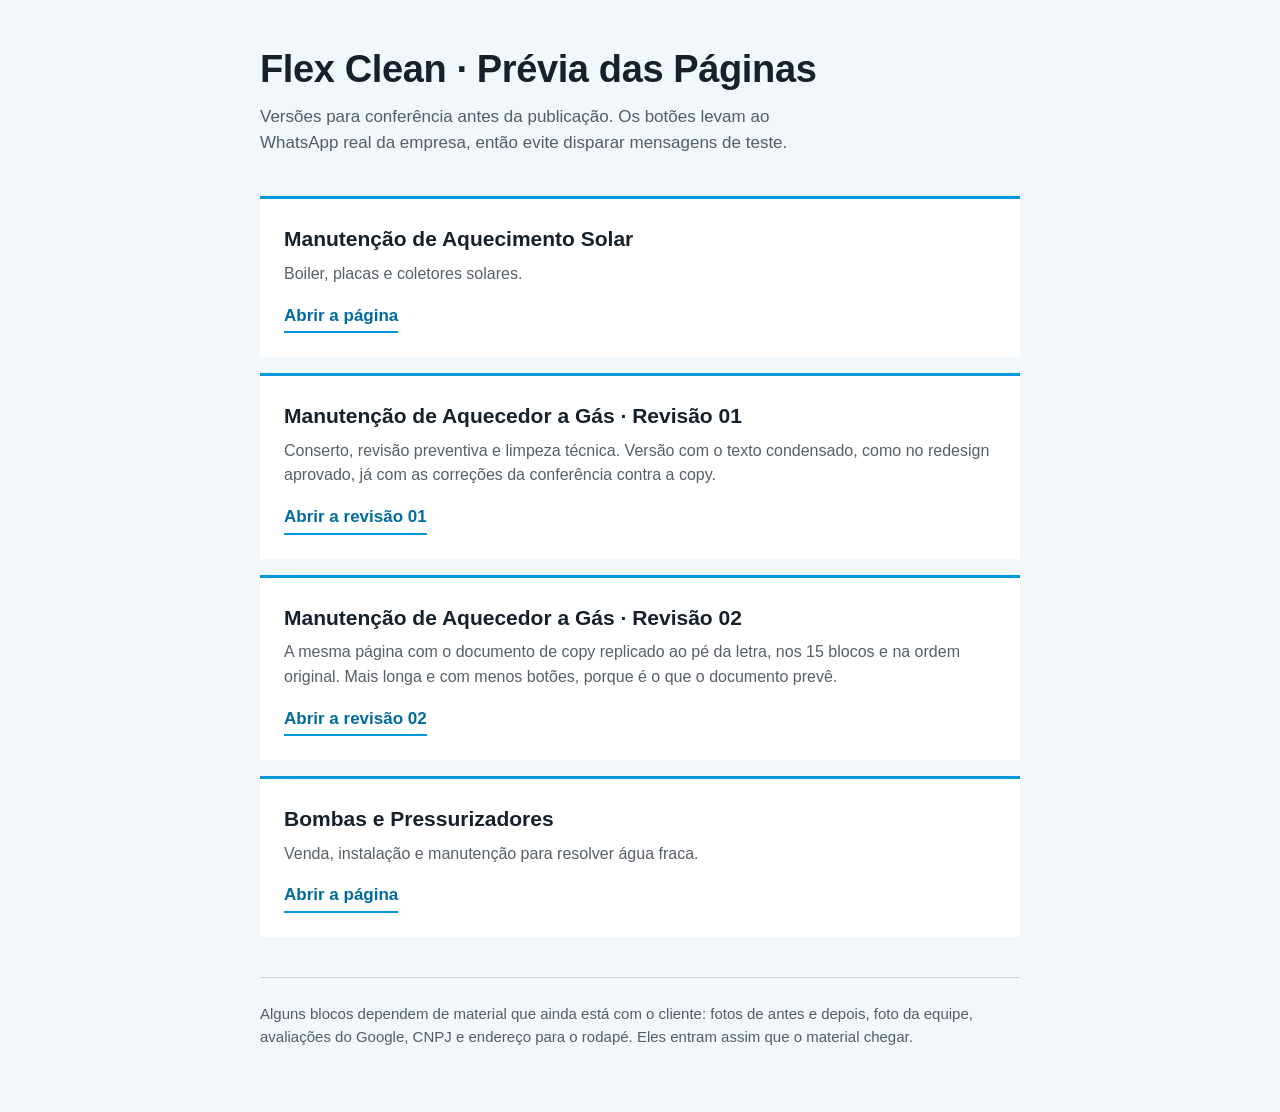
==== index.html @ e3aea6c2 "Duas revisoes do aquecedor na previa, e as fontes deixam de faltar A pagina de aquecedor a gas passa" ====
<!doctype html>
<html lang="pt-BR">
<head>
<meta charset="utf-8">
<meta name="viewport" content="width=device-width, initial-scale=1">
<meta name="robots" content="noindex, nofollow">
<title>Flex Clean · Prévia das Landing Pages</title>
<style>
  :root {
    --papel: #FFFFFF;
    --nevoa: #F2F7FB;
    --tinta: #16212B;
    --azul: #0098DA;
    --azul-escuro: #006B9E;
    --fio: rgba(22, 33, 43, 0.16);
    --tinta-70: rgba(22, 33, 43, 0.72);
  }
  * { margin: 0; padding: 0; box-sizing: border-box; }
  body {
    font-family: -apple-system, BlinkMacSystemFont, 'Segoe UI', Arial, sans-serif;
    font-size: 17px;
    line-height: 1.55;
    color: var(--tinta);
    background: var(--nevoa);
    padding: 48px 16px 64px;
  }
  .miolo { max-width: 760px; margin: 0 auto; }
  h1 { font-size: clamp(28px, 5vw, 38px); line-height: 1.15; letter-spacing: -0.01em; }
  .apoio { color: var(--tinta-70); margin-top: 12px; max-width: 60ch; }
  ul { list-style: none; margin-top: 40px; }
  li { background: var(--papel); border-top: 3px solid var(--azul); padding: 24px; margin-bottom: 16px; }
  li h2 { font-size: 21px; margin-bottom: 6px; }
  li p { color: var(--tinta-70); font-size: 16px; }
  li a { display: inline-block; margin-top: 16px; font-weight: 700; color: var(--azul-escuro); text-decoration: none; border-bottom: 2px solid var(--azul); padding-bottom: 2px; }
  li a:hover { color: var(--azul); }
  .nota { margin-top: 40px; padding-top: 24px; border-top: 1px solid var(--fio); font-size: 15px; color: var(--tinta-70); }
</style>
</head>
<body>
<div class="miolo">
  <h1>Flex Clean · Prévia das Páginas</h1>
  <p class="apoio">Versões para conferência antes da publicação. Os botões levam ao WhatsApp real da empresa, então evite disparar mensagens de teste.</p>
  <ul>
    <li>
      <h2>Manutenção de Aquecimento Solar</h2>
      <p>Boiler, placas e coletores solares.</p>
      <a href="solar/">Abrir a página</a>
    </li>
    <li>
      <h2>Manutenção de Aquecedor a Gás · Revisão 01</h2>
      <p>Conserto, revisão preventiva e limpeza técnica. Versão com o texto condensado, como no redesign aprovado, já com as correções da conferência contra a copy.</p>
      <a href="aquecedor-gas/">Abrir a revisão 01</a>
    </li>
    <li>
      <h2>Manutenção de Aquecedor a Gás · Revisão 02</h2>
      <p>A mesma página com o documento de copy replicado ao pé da letra, nos 15 blocos e na ordem original. Mais longa e com menos botões, porque é o que o documento prevê.</p>
      <a href="aquecedor-gas-rev02/">Abrir a revisão 02</a>
    </li>
    <li>
      <h2>Bombas e Pressurizadores</h2>
      <p>Venda, instalação e manutenção para resolver água fraca.</p>
      <a href="pressurizadores/">Abrir a página</a>
    </li>
  </ul>
  <p class="nota">Alguns blocos dependem de material que ainda está com o cliente: fotos de antes e depois, foto da equipe, avaliações do Google, CNPJ e endereço para o rodapé. Eles entram assim que o material chegar.</p>
</div>
</body>
</html>
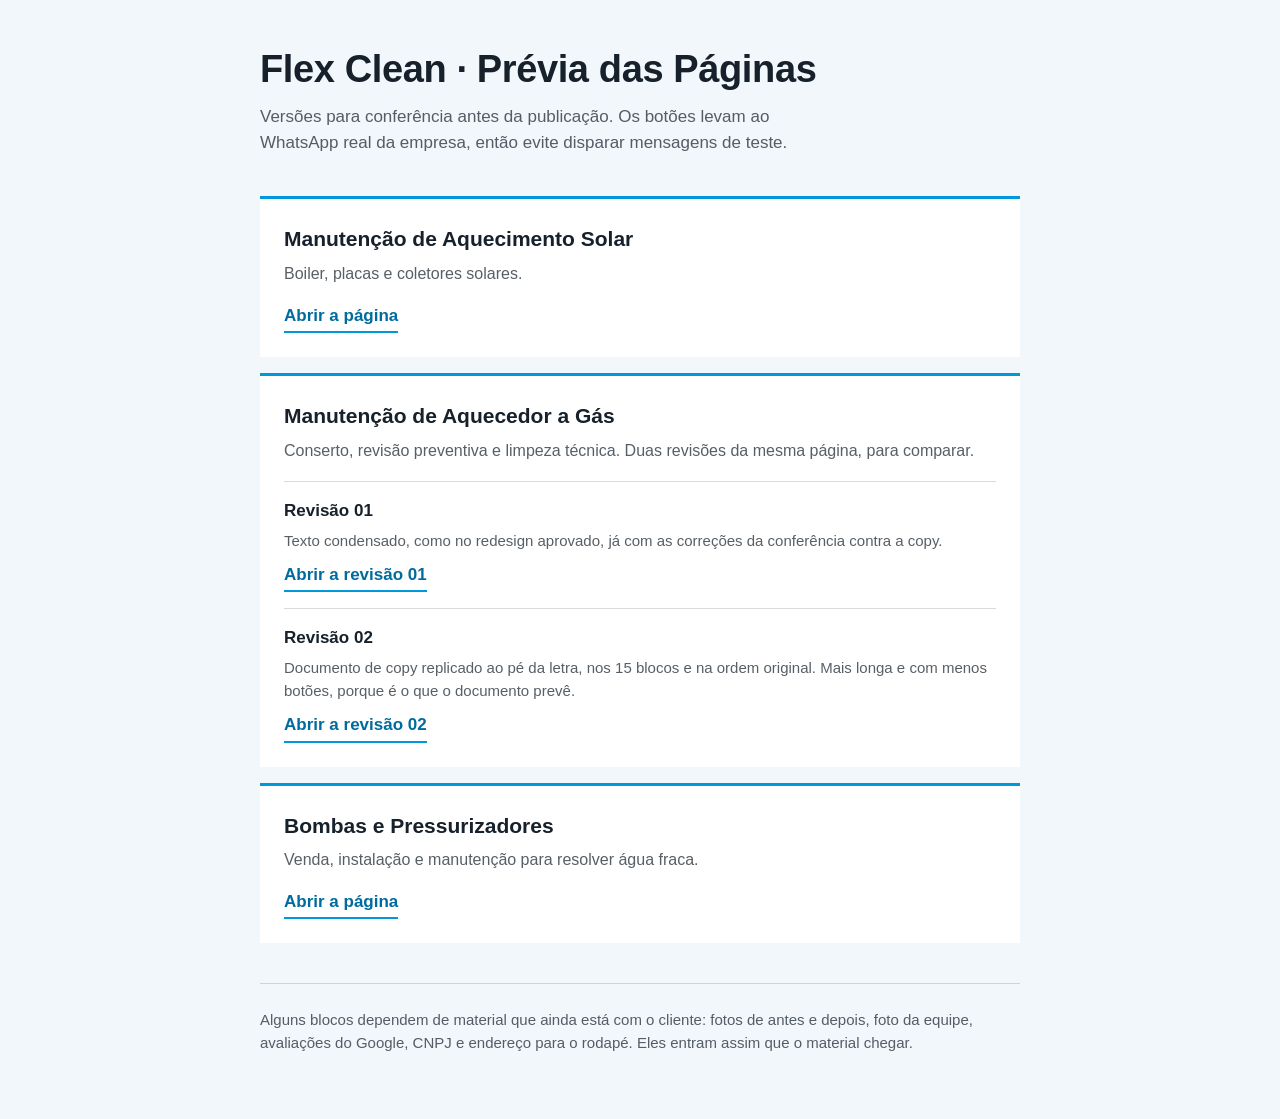
==== commit 8556352f: "Indice com uma faixa por pagina, revisoes dentro dela O aquecedor a gas ocupava duas faixas no indic" ====
--- a/index.html
+++ b/index.html
@@ -33,6 +33,13 @@
   li p { color: var(--tinta-70); font-size: 16px; }
   li a { display: inline-block; margin-top: 16px; font-weight: 700; color: var(--azul-escuro); text-decoration: none; border-bottom: 2px solid var(--azul); padding-bottom: 2px; }
   li a:hover { color: var(--azul); }
+  .revisoes { margin-top: 18px; border-top: 1px solid var(--fio); }
+  .revisoes > div { padding: 16px 0; border-bottom: 1px solid var(--fio); }
+  .revisoes > div:last-child { border-bottom: 0; padding-bottom: 0; }
+  .revisoes h3 { font-size: 17px; margin-bottom: 4px; }
+  .revisoes p { font-size: 15px; }
+  .revisoes a { margin-top: 10px; }
+
   .nota { margin-top: 40px; padding-top: 24px; border-top: 1px solid var(--fio); font-size: 15px; color: var(--tinta-70); }
 </style>
 </head>
@@ -47,14 +54,20 @@
       <a href="solar/">Abrir a página</a>
     </li>
     <li>
-      <h2>Manutenção de Aquecedor a Gás · Revisão 01</h2>
-      <p>Conserto, revisão preventiva e limpeza técnica. Versão com o texto condensado, como no redesign aprovado, já com as correções da conferência contra a copy.</p>
-      <a href="aquecedor-gas/">Abrir a revisão 01</a>
-    </li>
-    <li>
-      <h2>Manutenção de Aquecedor a Gás · Revisão 02</h2>
-      <p>A mesma página com o documento de copy replicado ao pé da letra, nos 15 blocos e na ordem original. Mais longa e com menos botões, porque é o que o documento prevê.</p>
-      <a href="aquecedor-gas-rev02/">Abrir a revisão 02</a>
+      <h2>Manutenção de Aquecedor a Gás</h2>
+      <p>Conserto, revisão preventiva e limpeza técnica. Duas revisões da mesma página, para comparar.</p>
+      <div class="revisoes">
+        <div>
+          <h3>Revisão 01</h3>
+          <p>Texto condensado, como no redesign aprovado, já com as correções da conferência contra a copy.</p>
+          <a href="aquecedor-gas/">Abrir a revisão 01</a>
+        </div>
+        <div>
+          <h3>Revisão 02</h3>
+          <p>Documento de copy replicado ao pé da letra, nos 15 blocos e na ordem original. Mais longa e com menos botões, porque é o que o documento prevê.</p>
+          <a href="aquecedor-gas-rev02/">Abrir a revisão 02</a>
+        </div>
+      </div>
     </li>
     <li>
       <h2>Bombas e Pressurizadores</h2>
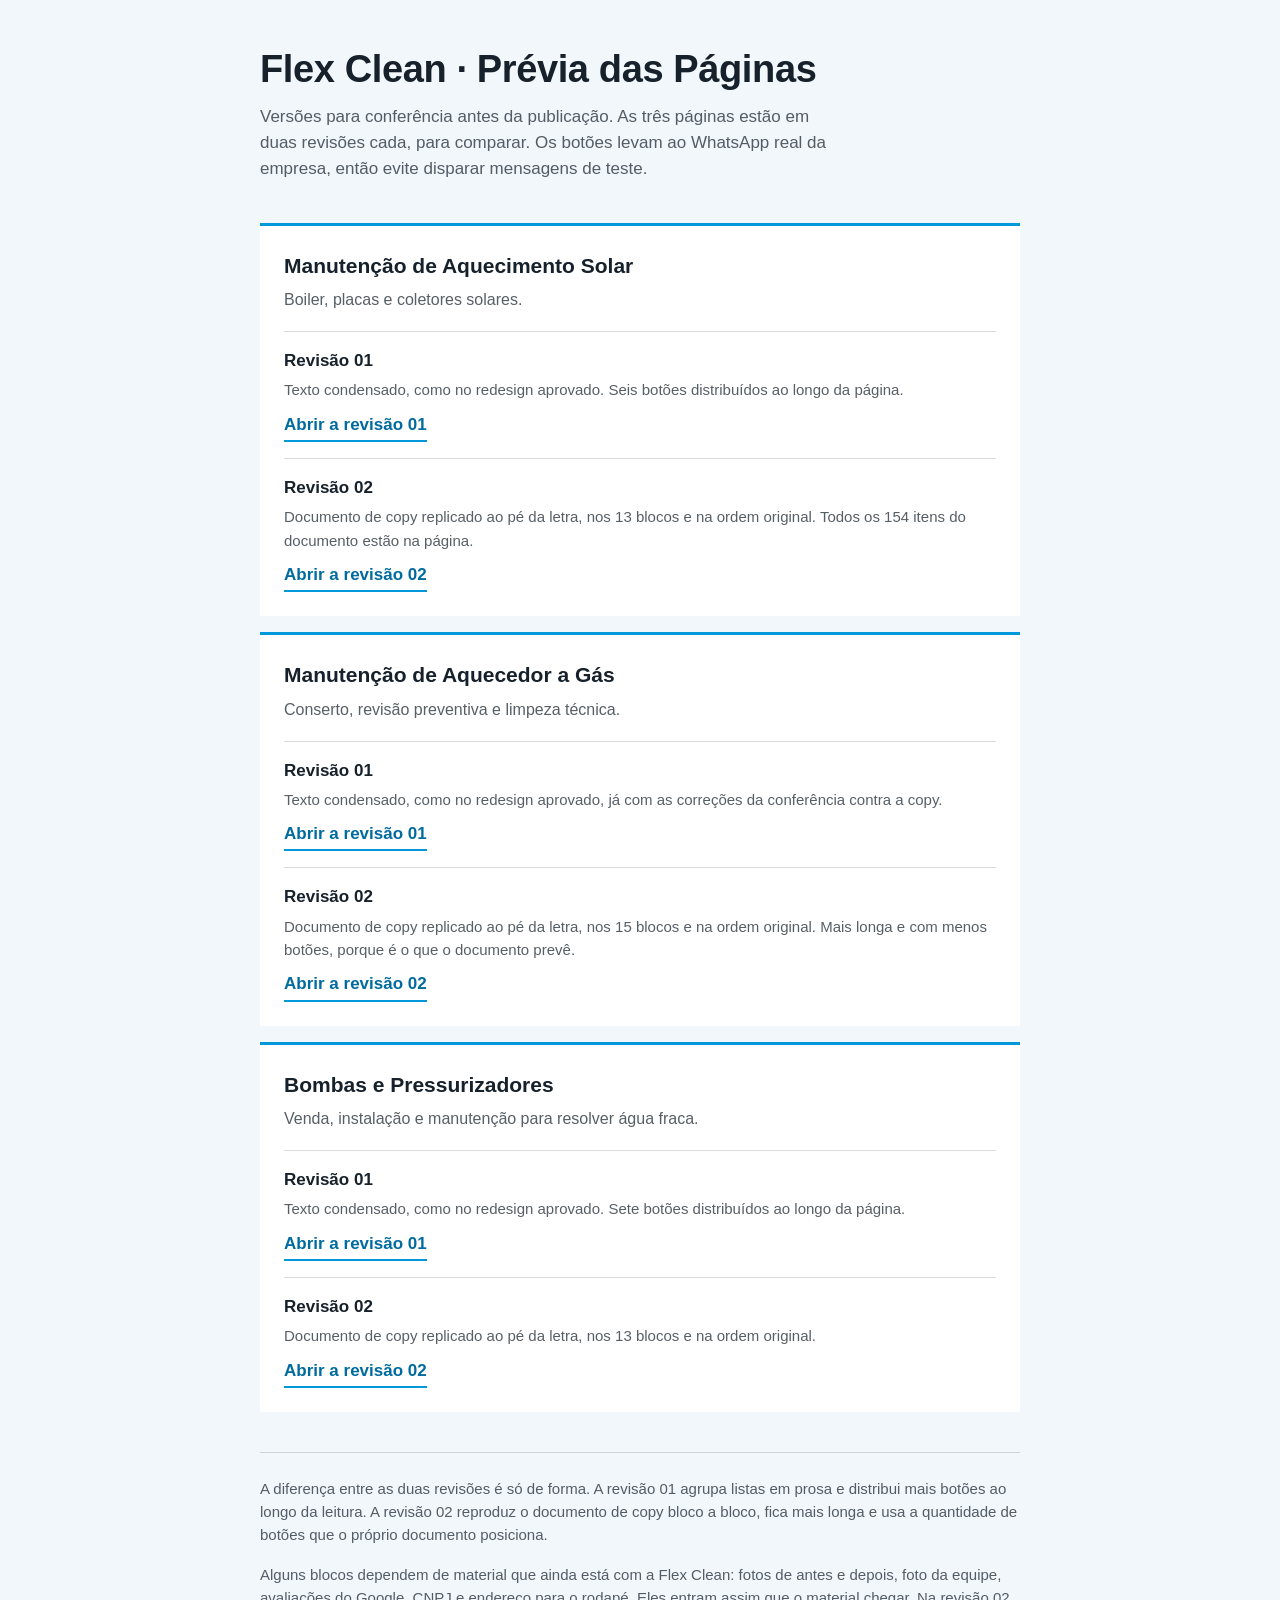
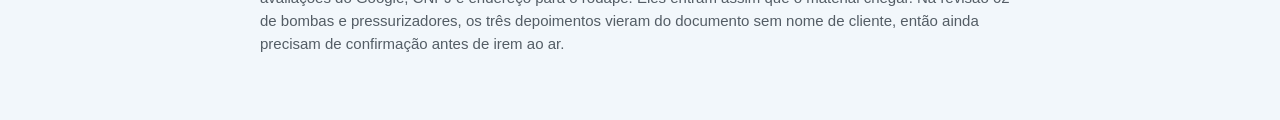
==== commit dbe0246c: "As tres paginas na previa com as duas revisoes cada Solar e pressurizadores ganham a revisao 02, que" ====
--- a/index.html
+++ b/index.html
@@ -41,21 +41,33 @@
   .revisoes a { margin-top: 10px; }
 
   .nota { margin-top: 40px; padding-top: 24px; border-top: 1px solid var(--fio); font-size: 15px; color: var(--tinta-70); }
+  .nota + .nota { margin-top: 16px; padding-top: 0; border-top: 0; }
 </style>
 </head>
 <body>
 <div class="miolo">
   <h1>Flex Clean · Prévia das Páginas</h1>
-  <p class="apoio">Versões para conferência antes da publicação. Os botões levam ao WhatsApp real da empresa, então evite disparar mensagens de teste.</p>
+  <p class="apoio">Versões para conferência antes da publicação. As três páginas estão em duas revisões cada, para comparar. Os botões levam ao WhatsApp real da empresa, então evite disparar mensagens de teste.</p>
   <ul>
     <li>
       <h2>Manutenção de Aquecimento Solar</h2>
       <p>Boiler, placas e coletores solares.</p>
-      <a href="solar/">Abrir a página</a>
+      <div class="revisoes">
+        <div>
+          <h3>Revisão 01</h3>
+          <p>Texto condensado, como no redesign aprovado. Seis botões distribuídos ao longo da página.</p>
+          <a href="solar/">Abrir a revisão 01</a>
+        </div>
+        <div>
+          <h3>Revisão 02</h3>
+          <p>Documento de copy replicado ao pé da letra, nos 13 blocos e na ordem original. Todos os 154 itens do documento estão na página.</p>
+          <a href="solar-rev02/">Abrir a revisão 02</a>
+        </div>
+      </div>
     </li>
     <li>
       <h2>Manutenção de Aquecedor a Gás</h2>
-      <p>Conserto, revisão preventiva e limpeza técnica. Duas revisões da mesma página, para comparar.</p>
+      <p>Conserto, revisão preventiva e limpeza técnica.</p>
       <div class="revisoes">
         <div>
           <h3>Revisão 01</h3>
@@ -72,10 +84,22 @@
     <li>
       <h2>Bombas e Pressurizadores</h2>
       <p>Venda, instalação e manutenção para resolver água fraca.</p>
-      <a href="pressurizadores/">Abrir a página</a>
+      <div class="revisoes">
+        <div>
+          <h3>Revisão 01</h3>
+          <p>Texto condensado, como no redesign aprovado. Sete botões distribuídos ao longo da página.</p>
+          <a href="pressurizadores/">Abrir a revisão 01</a>
+        </div>
+        <div>
+          <h3>Revisão 02</h3>
+          <p>Documento de copy replicado ao pé da letra, nos 13 blocos e na ordem original.</p>
+          <a href="pressurizadores-rev02/">Abrir a revisão 02</a>
+        </div>
+      </div>
     </li>
   </ul>
-  <p class="nota">Alguns blocos dependem de material que ainda está com o cliente: fotos de antes e depois, foto da equipe, avaliações do Google, CNPJ e endereço para o rodapé. Eles entram assim que o material chegar.</p>
+  <p class="nota">A diferença entre as duas revisões é só de forma. A revisão 01 agrupa listas em prosa e distribui mais botões ao longo da leitura. A revisão 02 reproduz o documento de copy bloco a bloco, fica mais longa e usa a quantidade de botões que o próprio documento posiciona.</p>
+  <p class="nota">Alguns blocos dependem de material que ainda está com a Flex Clean: fotos de antes e depois, foto da equipe, avaliações do Google, CNPJ e endereço para o rodapé. Eles entram assim que o material chegar. Na revisão 02 de bombas e pressurizadores, os três depoimentos vieram do documento sem nome de cliente, então ainda precisam de confirmação antes de irem ao ar.</p>
 </div>
 </body>
 </html>
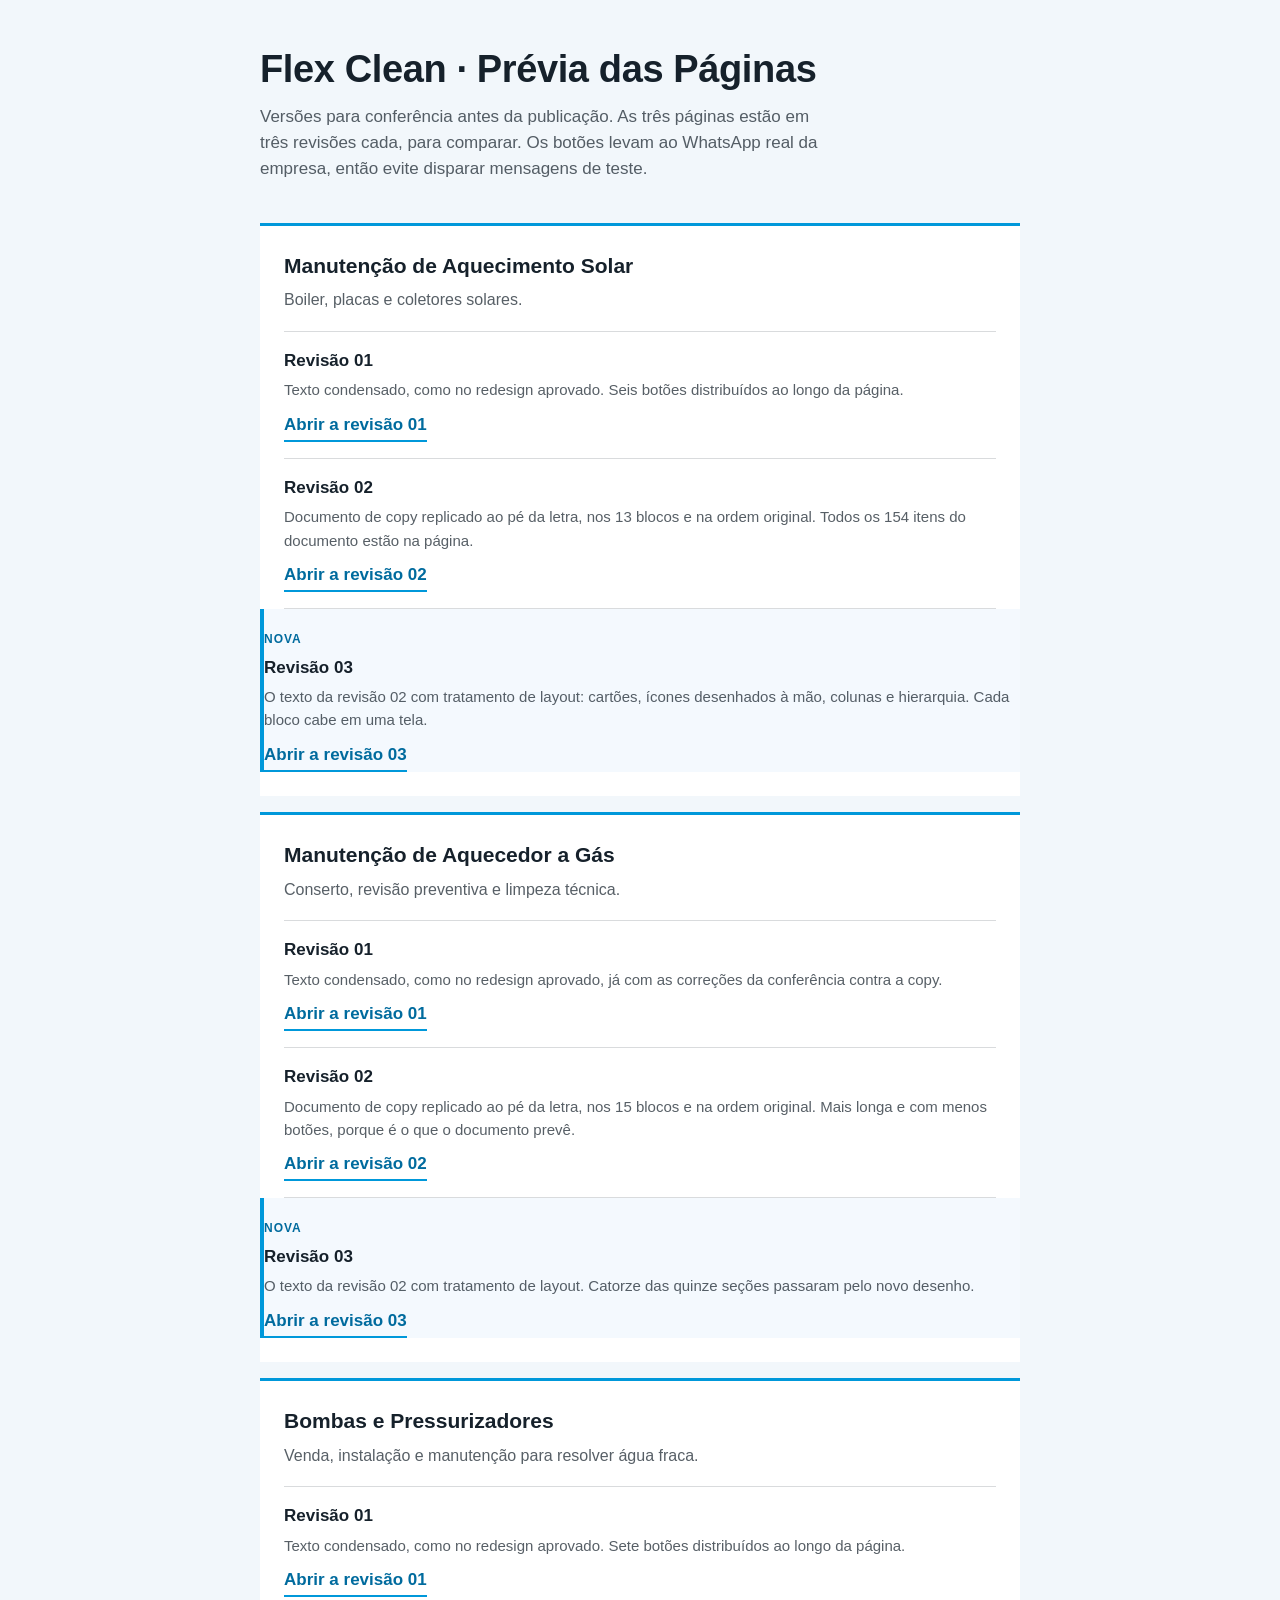
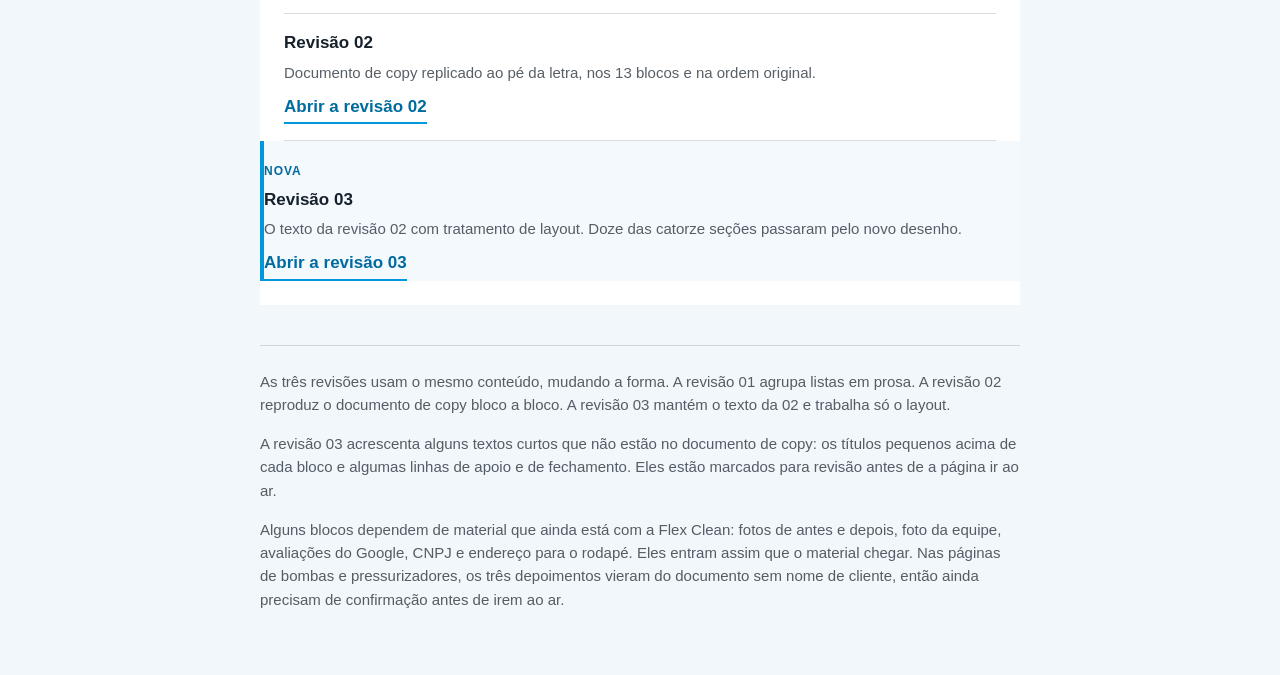
==== commit 18e81415: "Acrescenta a revisao 03 das tres paginas na previa As tres LPs ganham uma terceira revisao: o texto " ====
--- a/index.html
+++ b/index.html
@@ -40,6 +40,9 @@
   .revisoes p { font-size: 15px; }
   .revisoes a { margin-top: 10px; }
 
+  .nova { background: #F4F9FE; margin: 0 -24px; padding-left: 24px; padding-right: 24px; border-left: 4px solid var(--azul); }
+  .selo { display: inline-block; font-size: 12px; font-weight: 700; letter-spacing: 0.08em; text-transform: uppercase; color: var(--azul-escuro); margin-bottom: 6px; }
+
   .nota { margin-top: 40px; padding-top: 24px; border-top: 1px solid var(--fio); font-size: 15px; color: var(--tinta-70); }
   .nota + .nota { margin-top: 16px; padding-top: 0; border-top: 0; }
 </style>
@@ -47,7 +50,7 @@
 <body>
 <div class="miolo">
   <h1>Flex Clean · Prévia das Páginas</h1>
-  <p class="apoio">Versões para conferência antes da publicação. As três páginas estão em duas revisões cada, para comparar. Os botões levam ao WhatsApp real da empresa, então evite disparar mensagens de teste.</p>
+  <p class="apoio">Versões para conferência antes da publicação. As três páginas estão em três revisões cada, para comparar. Os botões levam ao WhatsApp real da empresa, então evite disparar mensagens de teste.</p>
   <ul>
     <li>
       <h2>Manutenção de Aquecimento Solar</h2>
@@ -62,6 +65,12 @@
           <h3>Revisão 02</h3>
           <p>Documento de copy replicado ao pé da letra, nos 13 blocos e na ordem original. Todos os 154 itens do documento estão na página.</p>
           <a href="solar-rev02/">Abrir a revisão 02</a>
+        </div>
+        <div class="nova">
+          <span class="selo">Nova</span>
+          <h3>Revisão 03</h3>
+          <p>O texto da revisão 02 com tratamento de layout: cartões, ícones desenhados à mão, colunas e hierarquia. Cada bloco cabe em uma tela.</p>
+          <a href="solar-rev03/">Abrir a revisão 03</a>
         </div>
       </div>
     </li>
@@ -79,6 +88,12 @@
           <p>Documento de copy replicado ao pé da letra, nos 15 blocos e na ordem original. Mais longa e com menos botões, porque é o que o documento prevê.</p>
           <a href="aquecedor-gas-rev02/">Abrir a revisão 02</a>
         </div>
+        <div class="nova">
+          <span class="selo">Nova</span>
+          <h3>Revisão 03</h3>
+          <p>O texto da revisão 02 com tratamento de layout. Catorze das quinze seções passaram pelo novo desenho.</p>
+          <a href="aquecedor-gas-rev03/">Abrir a revisão 03</a>
+        </div>
       </div>
     </li>
     <li>
@@ -95,11 +110,18 @@
           <p>Documento de copy replicado ao pé da letra, nos 13 blocos e na ordem original.</p>
           <a href="pressurizadores-rev02/">Abrir a revisão 02</a>
         </div>
+        <div class="nova">
+          <span class="selo">Nova</span>
+          <h3>Revisão 03</h3>
+          <p>O texto da revisão 02 com tratamento de layout. Doze das catorze seções passaram pelo novo desenho.</p>
+          <a href="pressurizadores-rev03/">Abrir a revisão 03</a>
+        </div>
       </div>
     </li>
   </ul>
-  <p class="nota">A diferença entre as duas revisões é só de forma. A revisão 01 agrupa listas em prosa e distribui mais botões ao longo da leitura. A revisão 02 reproduz o documento de copy bloco a bloco, fica mais longa e usa a quantidade de botões que o próprio documento posiciona.</p>
-  <p class="nota">Alguns blocos dependem de material que ainda está com a Flex Clean: fotos de antes e depois, foto da equipe, avaliações do Google, CNPJ e endereço para o rodapé. Eles entram assim que o material chegar. Na revisão 02 de bombas e pressurizadores, os três depoimentos vieram do documento sem nome de cliente, então ainda precisam de confirmação antes de irem ao ar.</p>
+  <p class="nota">As três revisões usam o mesmo conteúdo, mudando a forma. A revisão 01 agrupa listas em prosa. A revisão 02 reproduz o documento de copy bloco a bloco. A revisão 03 mantém o texto da 02 e trabalha só o layout.</p>
+  <p class="nota">A revisão 03 acrescenta alguns textos curtos que não estão no documento de copy: os títulos pequenos acima de cada bloco e algumas linhas de apoio e de fechamento. Eles estão marcados para revisão antes de a página ir ao ar.</p>
+  <p class="nota">Alguns blocos dependem de material que ainda está com a Flex Clean: fotos de antes e depois, foto da equipe, avaliações do Google, CNPJ e endereço para o rodapé. Eles entram assim que o material chegar. Nas páginas de bombas e pressurizadores, os três depoimentos vieram do documento sem nome de cliente, então ainda precisam de confirmação antes de irem ao ar.</p>
 </div>
 </body>
 </html>
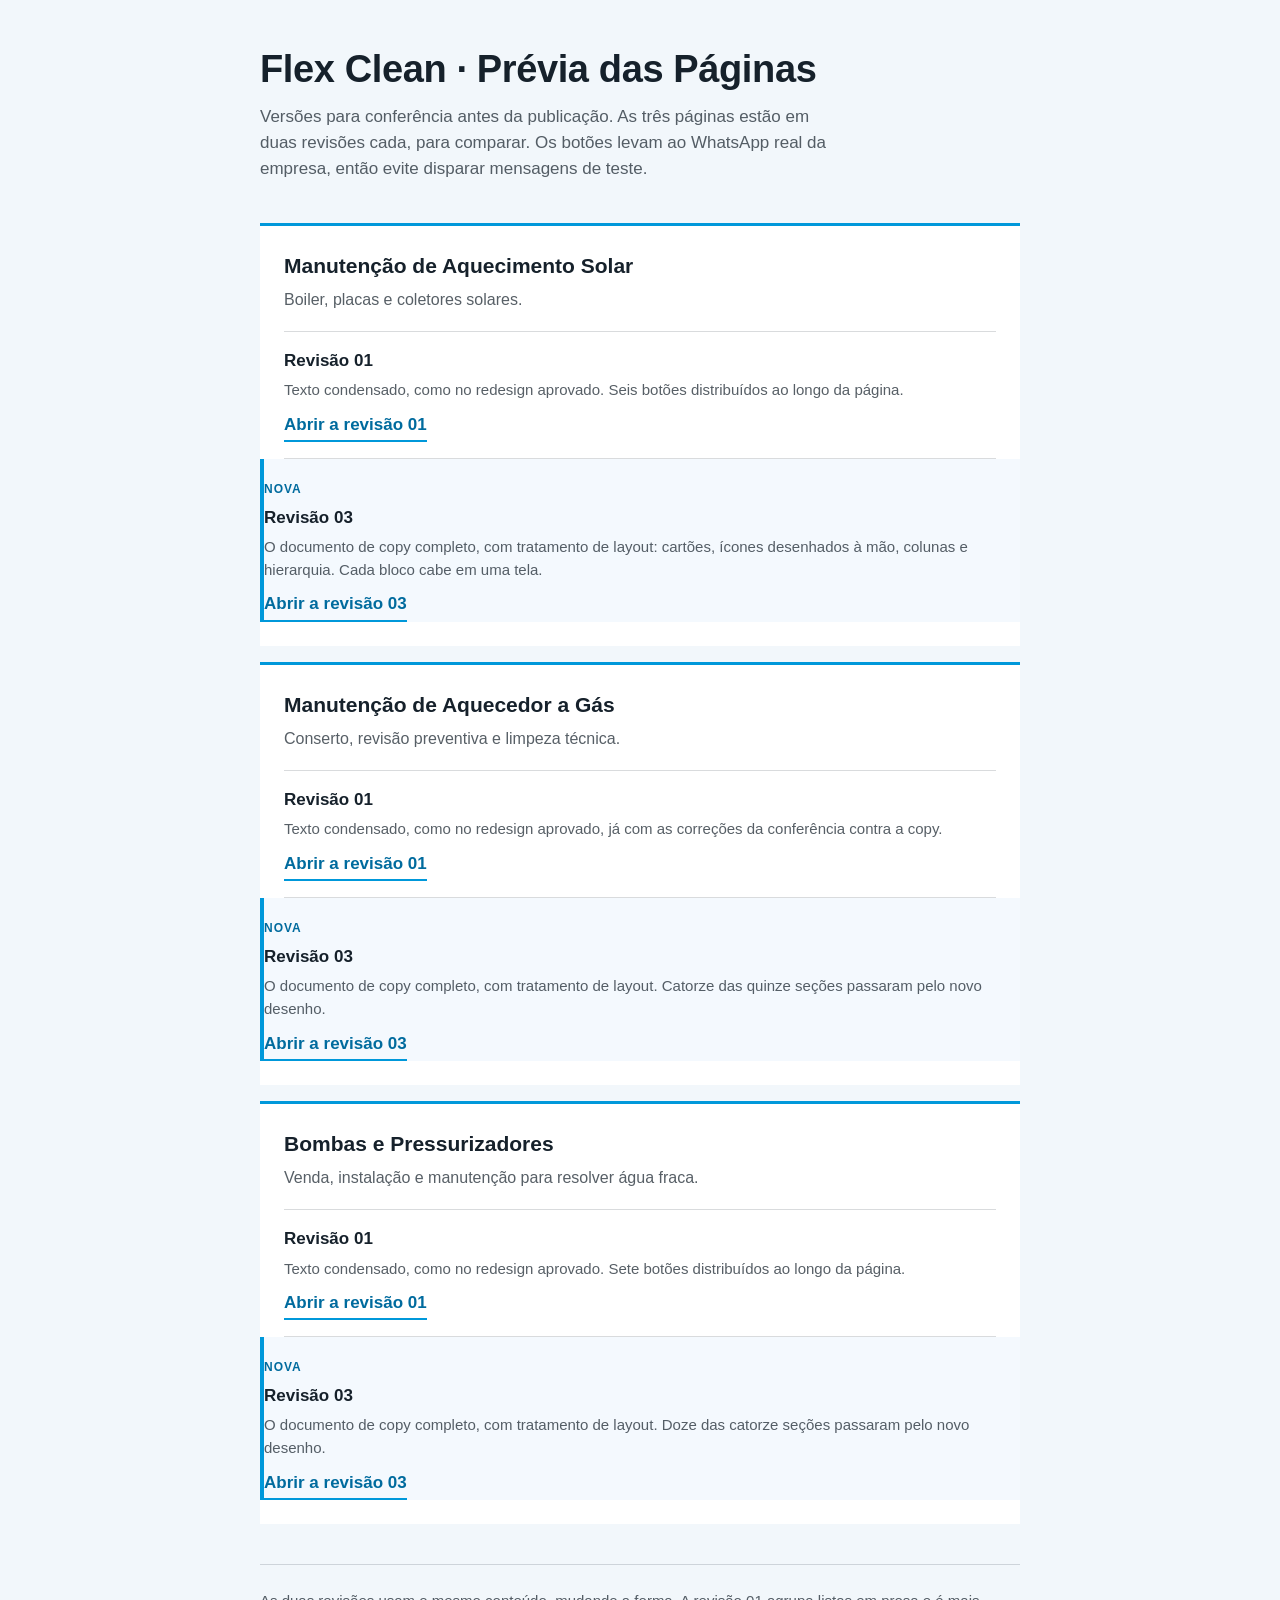
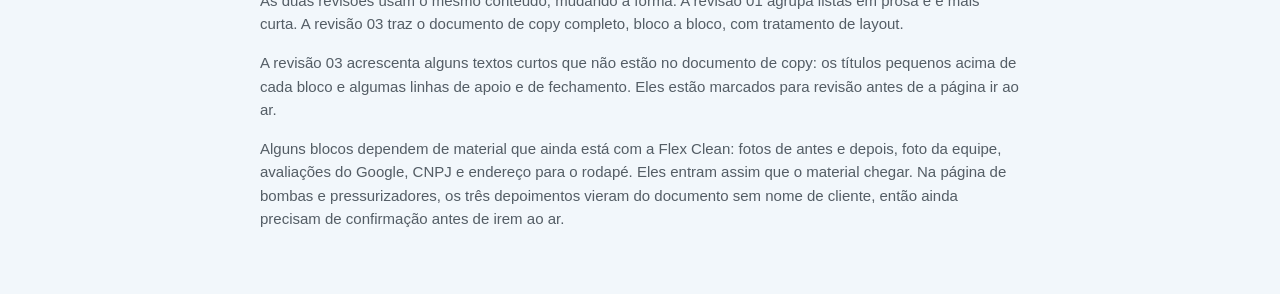
==== commit 8c30913d: "Indice passa a oferecer so a revisao 01 e a 03 A revisao 02 sai do indice para nao dar tres opcoes a" ====
--- a/index.html
+++ b/index.html
@@ -50,7 +50,7 @@
 <body>
 <div class="miolo">
   <h1>Flex Clean · Prévia das Páginas</h1>
-  <p class="apoio">Versões para conferência antes da publicação. As três páginas estão em três revisões cada, para comparar. Os botões levam ao WhatsApp real da empresa, então evite disparar mensagens de teste.</p>
+  <p class="apoio">Versões para conferência antes da publicação. As três páginas estão em duas revisões cada, para comparar. Os botões levam ao WhatsApp real da empresa, então evite disparar mensagens de teste.</p>
   <ul>
     <li>
       <h2>Manutenção de Aquecimento Solar</h2>
@@ -61,15 +61,10 @@
           <p>Texto condensado, como no redesign aprovado. Seis botões distribuídos ao longo da página.</p>
           <a href="solar/">Abrir a revisão 01</a>
         </div>
-        <div>
-          <h3>Revisão 02</h3>
-          <p>Documento de copy replicado ao pé da letra, nos 13 blocos e na ordem original. Todos os 154 itens do documento estão na página.</p>
-          <a href="solar-rev02/">Abrir a revisão 02</a>
-        </div>
         <div class="nova">
           <span class="selo">Nova</span>
           <h3>Revisão 03</h3>
-          <p>O texto da revisão 02 com tratamento de layout: cartões, ícones desenhados à mão, colunas e hierarquia. Cada bloco cabe em uma tela.</p>
+          <p>O documento de copy completo, com tratamento de layout: cartões, ícones desenhados à mão, colunas e hierarquia. Cada bloco cabe em uma tela.</p>
           <a href="solar-rev03/">Abrir a revisão 03</a>
         </div>
       </div>
@@ -83,15 +78,10 @@
           <p>Texto condensado, como no redesign aprovado, já com as correções da conferência contra a copy.</p>
           <a href="aquecedor-gas/">Abrir a revisão 01</a>
         </div>
-        <div>
-          <h3>Revisão 02</h3>
-          <p>Documento de copy replicado ao pé da letra, nos 15 blocos e na ordem original. Mais longa e com menos botões, porque é o que o documento prevê.</p>
-          <a href="aquecedor-gas-rev02/">Abrir a revisão 02</a>
-        </div>
         <div class="nova">
           <span class="selo">Nova</span>
           <h3>Revisão 03</h3>
-          <p>O texto da revisão 02 com tratamento de layout. Catorze das quinze seções passaram pelo novo desenho.</p>
+          <p>O documento de copy completo, com tratamento de layout. Catorze das quinze seções passaram pelo novo desenho.</p>
           <a href="aquecedor-gas-rev03/">Abrir a revisão 03</a>
         </div>
       </div>
@@ -105,23 +95,18 @@
           <p>Texto condensado, como no redesign aprovado. Sete botões distribuídos ao longo da página.</p>
           <a href="pressurizadores/">Abrir a revisão 01</a>
         </div>
-        <div>
-          <h3>Revisão 02</h3>
-          <p>Documento de copy replicado ao pé da letra, nos 13 blocos e na ordem original.</p>
-          <a href="pressurizadores-rev02/">Abrir a revisão 02</a>
-        </div>
         <div class="nova">
           <span class="selo">Nova</span>
           <h3>Revisão 03</h3>
-          <p>O texto da revisão 02 com tratamento de layout. Doze das catorze seções passaram pelo novo desenho.</p>
+          <p>O documento de copy completo, com tratamento de layout. Doze das catorze seções passaram pelo novo desenho.</p>
           <a href="pressurizadores-rev03/">Abrir a revisão 03</a>
         </div>
       </div>
     </li>
   </ul>
-  <p class="nota">As três revisões usam o mesmo conteúdo, mudando a forma. A revisão 01 agrupa listas em prosa. A revisão 02 reproduz o documento de copy bloco a bloco. A revisão 03 mantém o texto da 02 e trabalha só o layout.</p>
+  <p class="nota">As duas revisões usam o mesmo conteúdo, mudando a forma. A revisão 01 agrupa listas em prosa e é mais curta. A revisão 03 traz o documento de copy completo, bloco a bloco, com tratamento de layout.</p>
   <p class="nota">A revisão 03 acrescenta alguns textos curtos que não estão no documento de copy: os títulos pequenos acima de cada bloco e algumas linhas de apoio e de fechamento. Eles estão marcados para revisão antes de a página ir ao ar.</p>
-  <p class="nota">Alguns blocos dependem de material que ainda está com a Flex Clean: fotos de antes e depois, foto da equipe, avaliações do Google, CNPJ e endereço para o rodapé. Eles entram assim que o material chegar. Nas páginas de bombas e pressurizadores, os três depoimentos vieram do documento sem nome de cliente, então ainda precisam de confirmação antes de irem ao ar.</p>
+  <p class="nota">Alguns blocos dependem de material que ainda está com a Flex Clean: fotos de antes e depois, foto da equipe, avaliações do Google, CNPJ e endereço para o rodapé. Eles entram assim que o material chegar. Na página de bombas e pressurizadores, os três depoimentos vieram do documento sem nome de cliente, então ainda precisam de confirmação antes de irem ao ar.</p>
 </div>
 </body>
 </html>
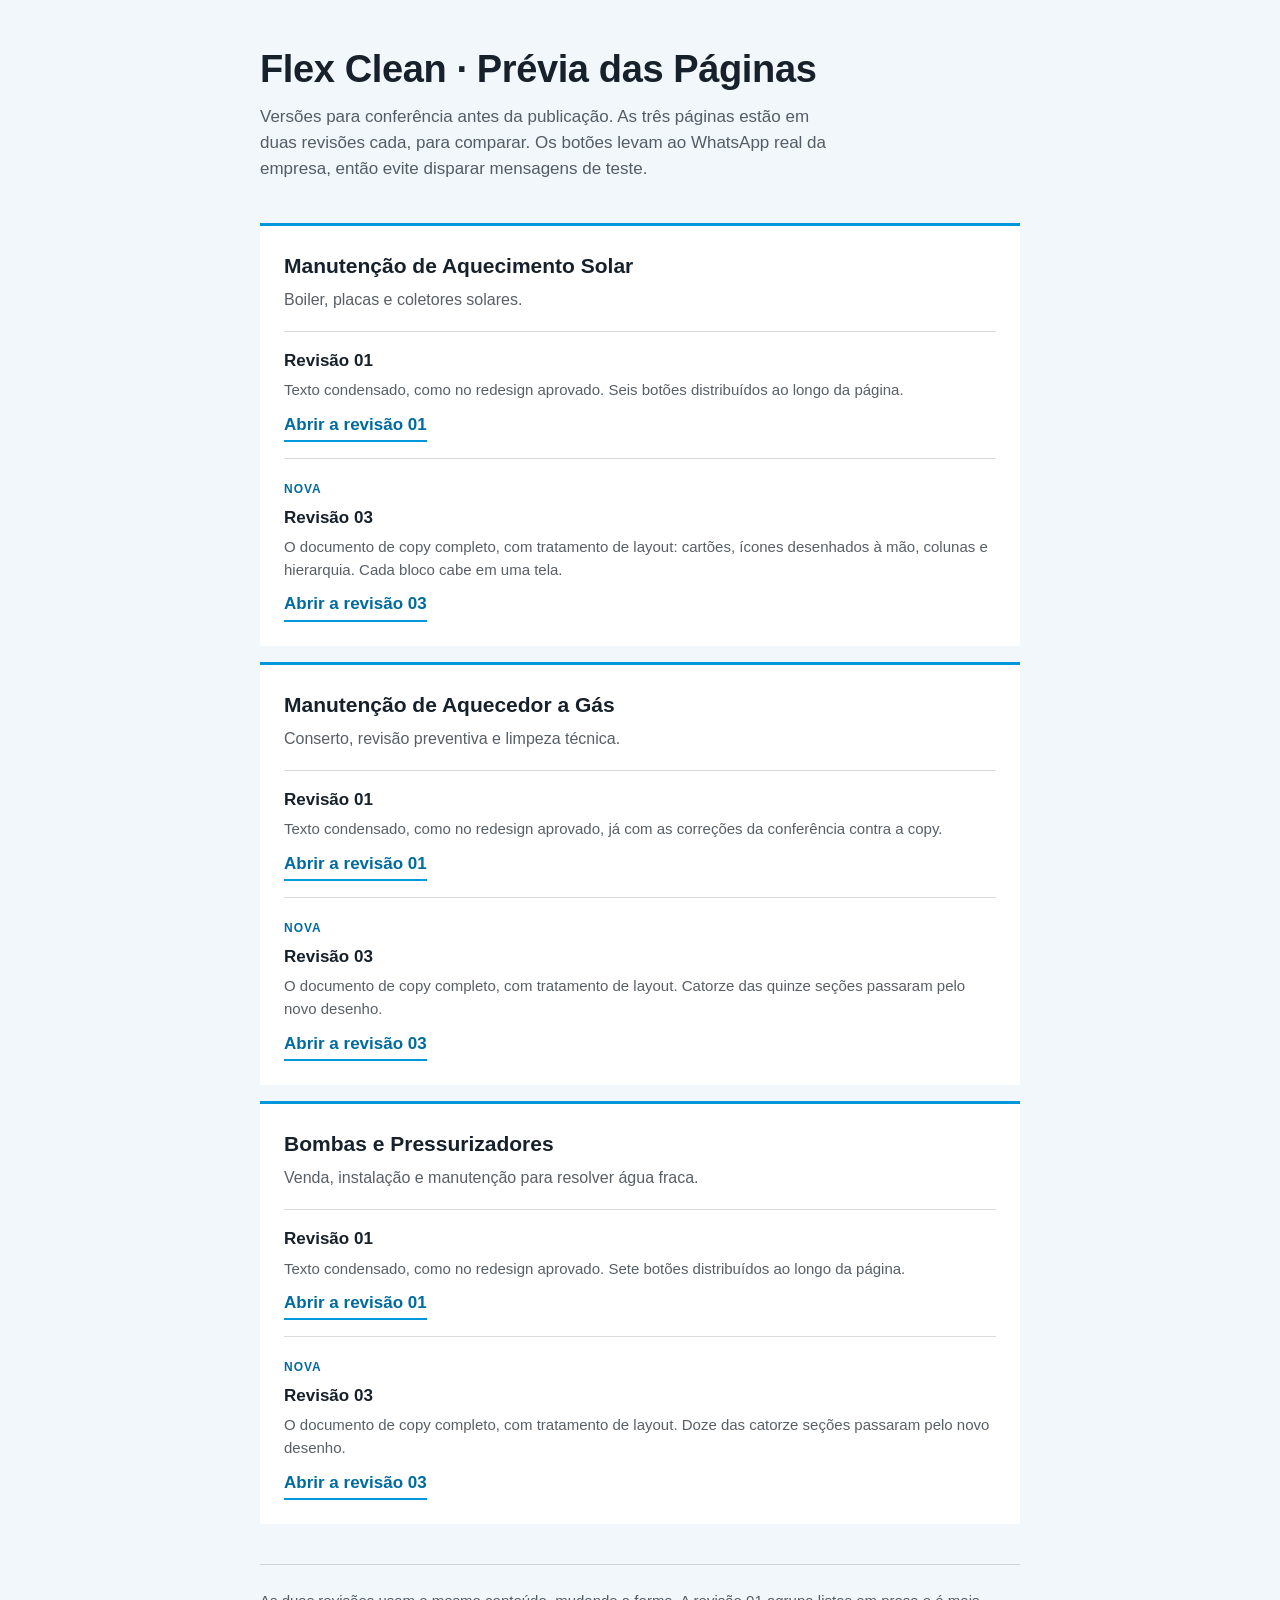
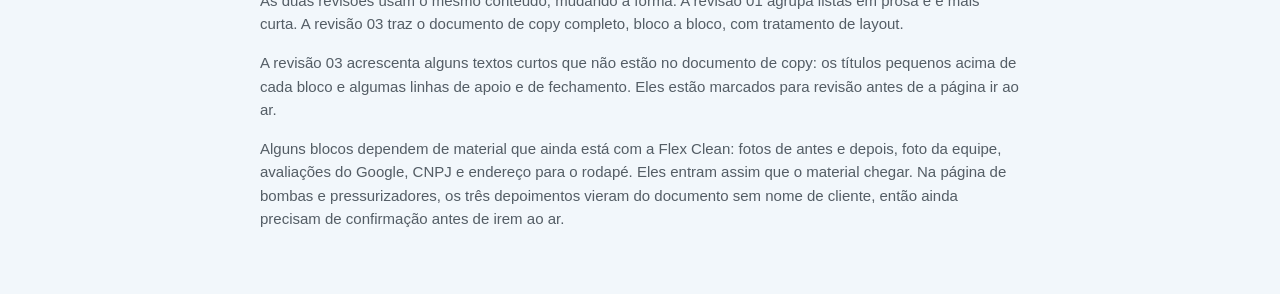
==== commit 54c65568: "Corrige o bloco da revisao 03 que sangrava para fora do cartao A regra .nova usava margem negativa c" ====
--- a/index.html
+++ b/index.html
@@ -40,7 +40,7 @@
   .revisoes p { font-size: 15px; }
   .revisoes a { margin-top: 10px; }
 
-  .nova { background: #F4F9FE; margin: 0 -24px; padding-left: 24px; padding-right: 24px; border-left: 4px solid var(--azul); }
+  /* a marcacao da revisao nova e so o selo: o bloco segue o mesmo visual da revisao 01 */
   .selo { display: inline-block; font-size: 12px; font-weight: 700; letter-spacing: 0.08em; text-transform: uppercase; color: var(--azul-escuro); margin-bottom: 6px; }
 
   .nota { margin-top: 40px; padding-top: 24px; border-top: 1px solid var(--fio); font-size: 15px; color: var(--tinta-70); }
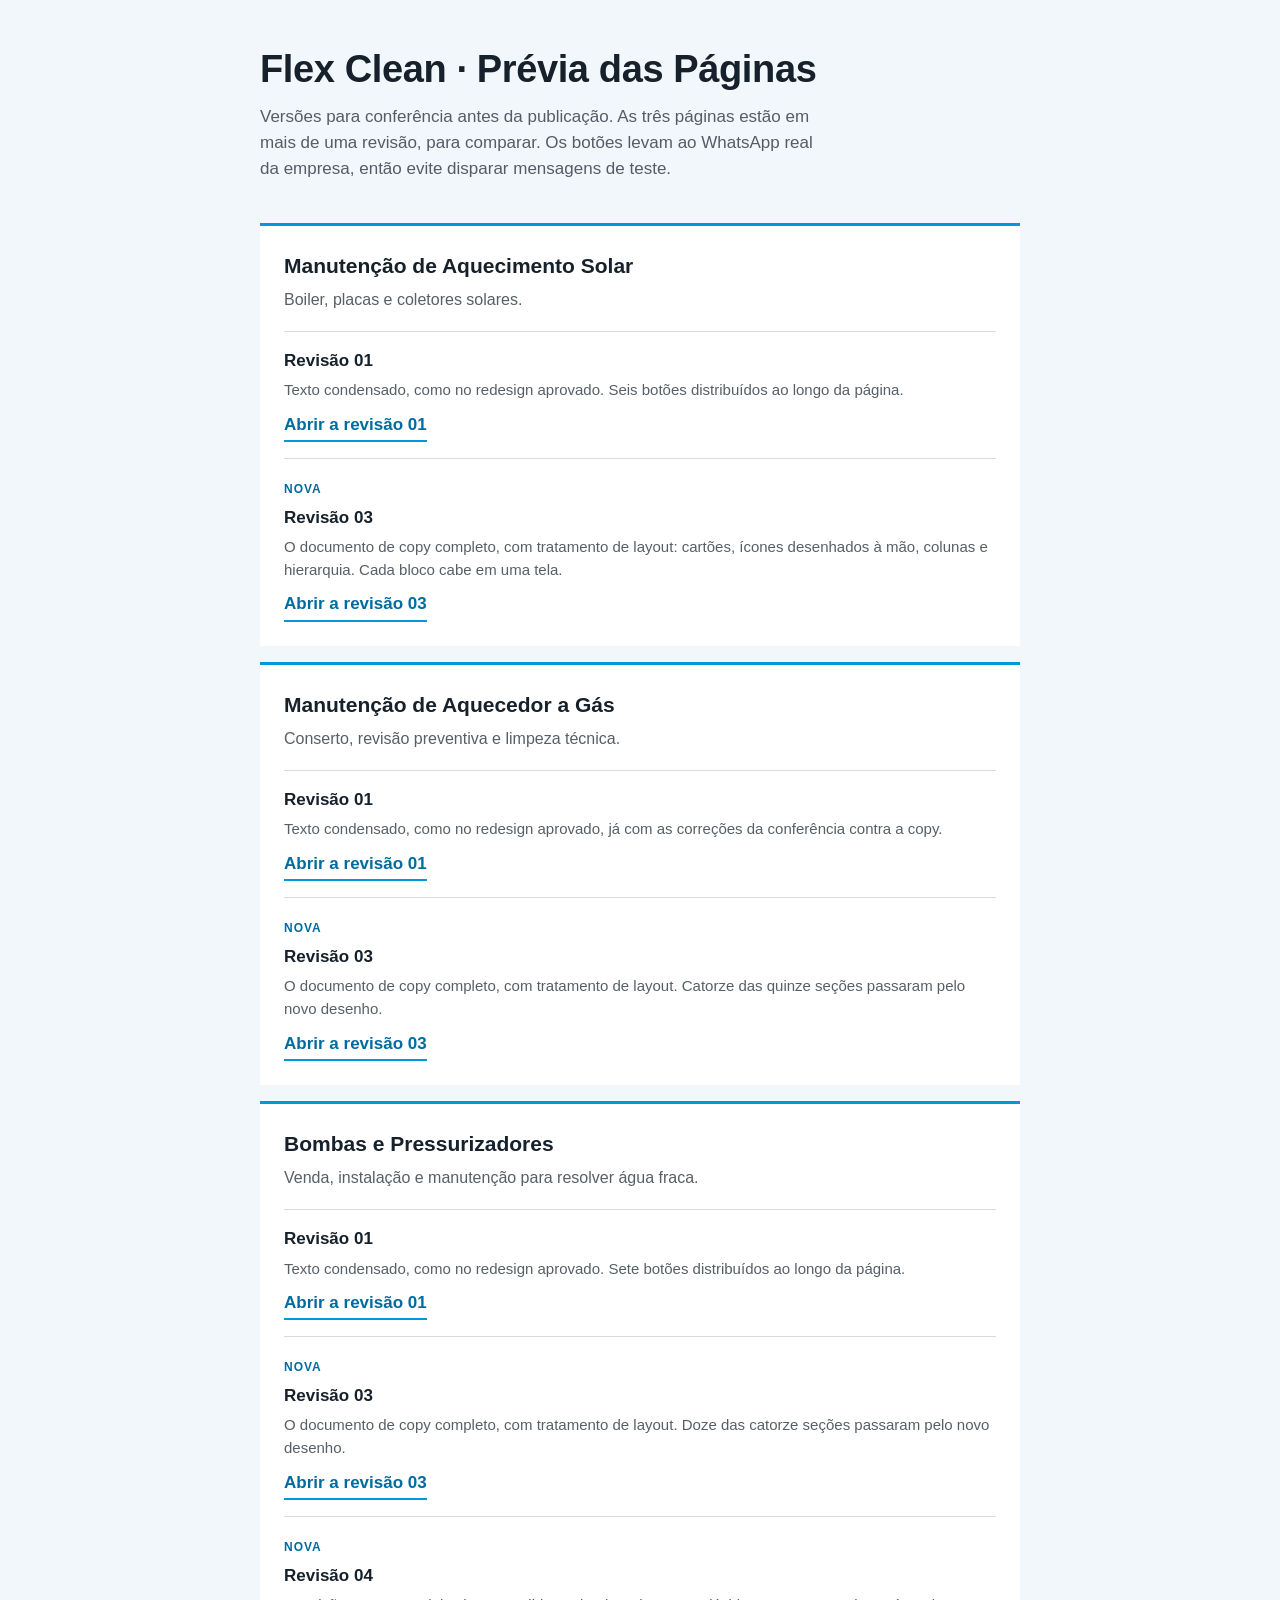
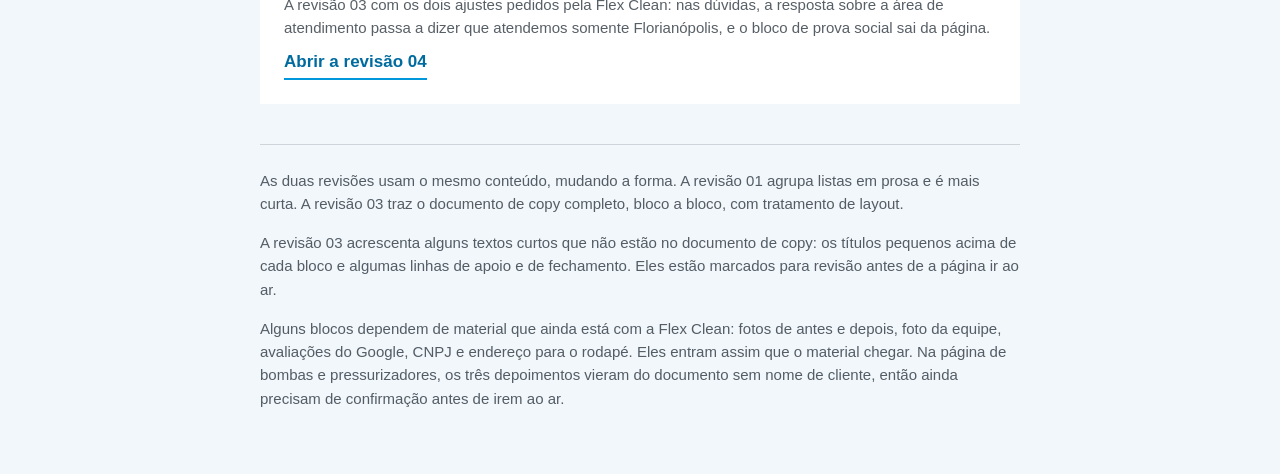
==== commit 74086cb2: "Pressurizadores revisao 04: atendimento somente em Florianopolis e sem a prova social Pedido da Flex" ====
--- a/index.html
+++ b/index.html
@@ -50,7 +50,7 @@
 <body>
 <div class="miolo">
   <h1>Flex Clean · Prévia das Páginas</h1>
-  <p class="apoio">Versões para conferência antes da publicação. As três páginas estão em duas revisões cada, para comparar. Os botões levam ao WhatsApp real da empresa, então evite disparar mensagens de teste.</p>
+  <p class="apoio">Versões para conferência antes da publicação. As três páginas estão em mais de uma revisão, para comparar. Os botões levam ao WhatsApp real da empresa, então evite disparar mensagens de teste.</p>
   <ul>
     <li>
       <h2>Manutenção de Aquecimento Solar</h2>
@@ -101,6 +101,12 @@
           <p>O documento de copy completo, com tratamento de layout. Doze das catorze seções passaram pelo novo desenho.</p>
           <a href="pressurizadores-rev03/">Abrir a revisão 03</a>
         </div>
+        <div class="nova">
+          <span class="selo">Nova</span>
+          <h3>Revisão 04</h3>
+          <p>A revisão 03 com os dois ajustes pedidos pela Flex Clean: nas dúvidas, a resposta sobre a área de atendimento passa a dizer que atendemos somente Florianópolis, e o bloco de prova social sai da página.</p>
+          <a href="pressurizadores-rev04/">Abrir a revisão 04</a>
+        </div>
       </div>
     </li>
   </ul>
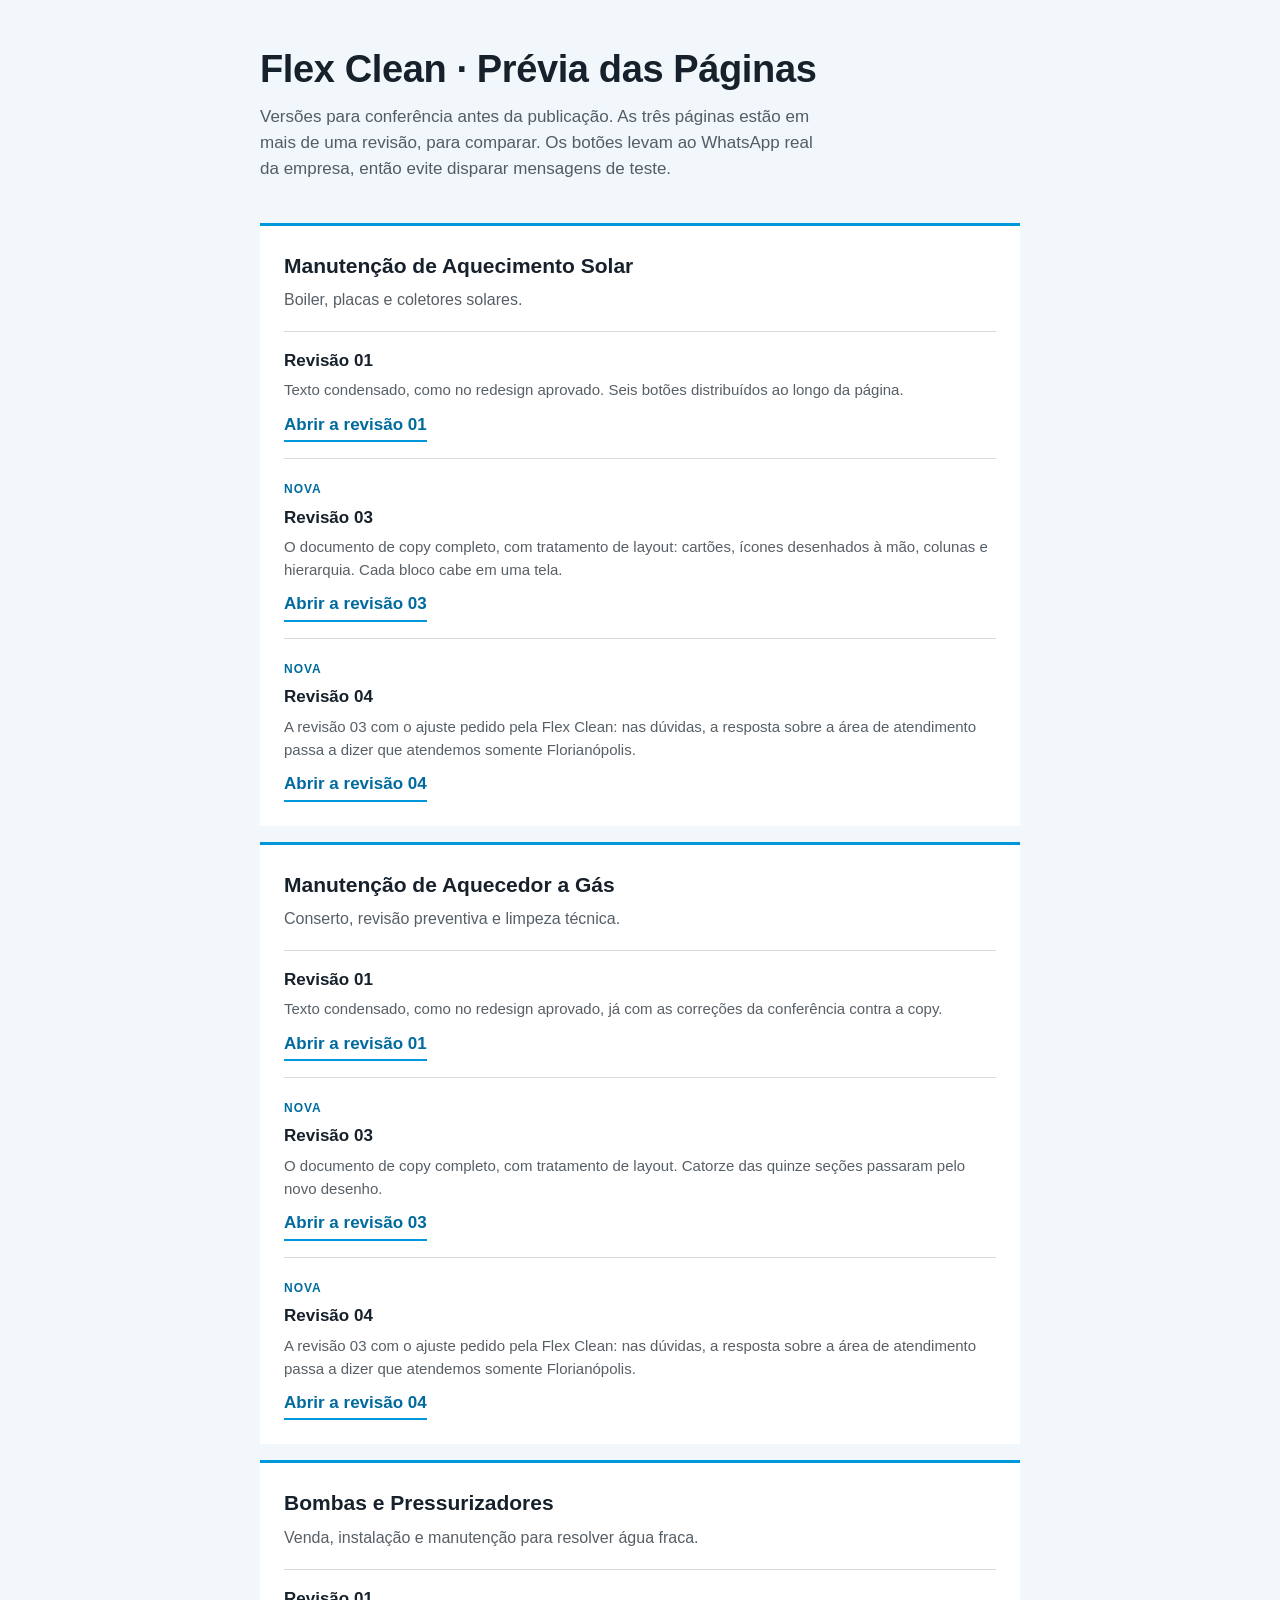
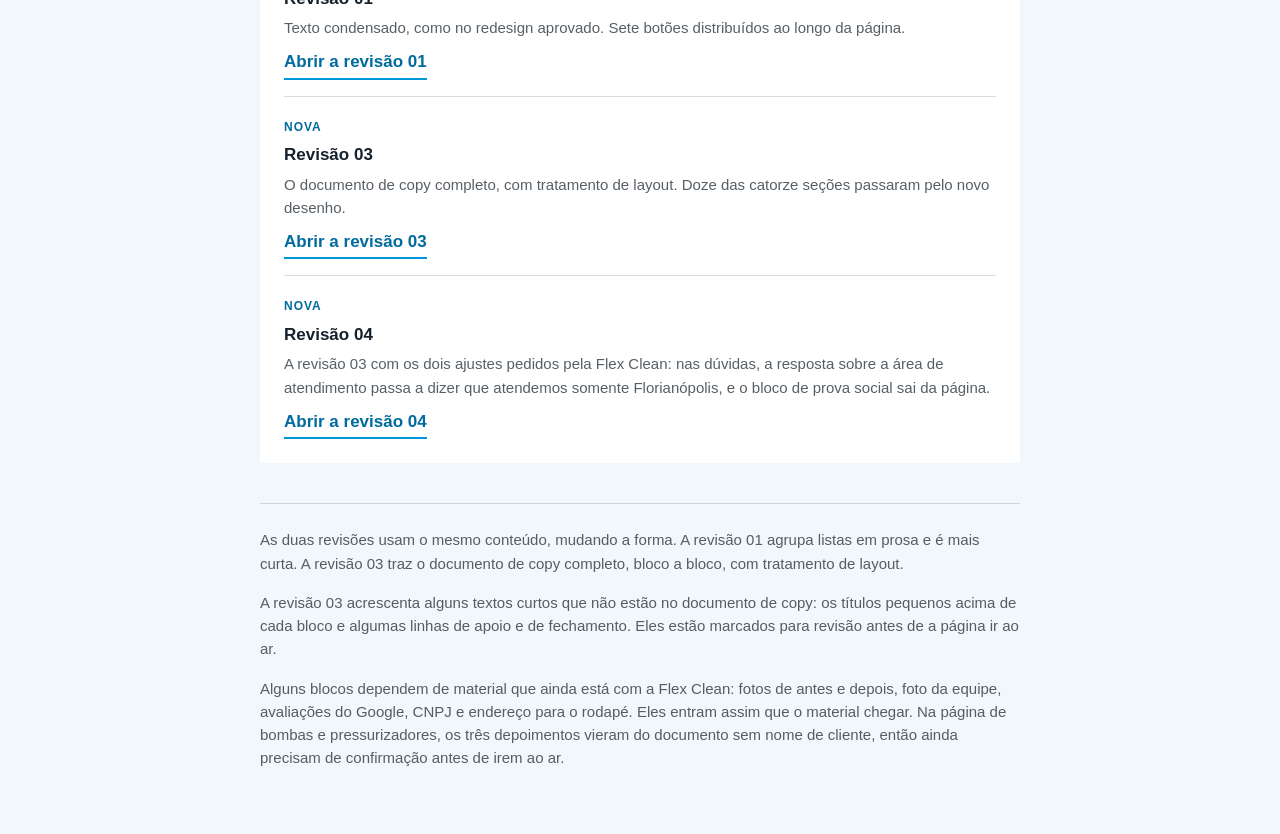
==== commit 8d3e1c64: "Aquecedor a gas e solar revisao 04: atendimento somente em Florianopolis Mesmo ajuste da pressurizad" ====
--- a/index.html
+++ b/index.html
@@ -67,6 +67,12 @@
           <p>O documento de copy completo, com tratamento de layout: cartões, ícones desenhados à mão, colunas e hierarquia. Cada bloco cabe em uma tela.</p>
           <a href="solar-rev03/">Abrir a revisão 03</a>
         </div>
+        <div class="nova">
+          <span class="selo">Nova</span>
+          <h3>Revisão 04</h3>
+          <p>A revisão 03 com o ajuste pedido pela Flex Clean: nas dúvidas, a resposta sobre a área de atendimento passa a dizer que atendemos somente Florianópolis.</p>
+          <a href="solar-rev04/">Abrir a revisão 04</a>
+        </div>
       </div>
     </li>
     <li>
@@ -83,6 +89,12 @@
           <h3>Revisão 03</h3>
           <p>O documento de copy completo, com tratamento de layout. Catorze das quinze seções passaram pelo novo desenho.</p>
           <a href="aquecedor-gas-rev03/">Abrir a revisão 03</a>
+        </div>
+        <div class="nova">
+          <span class="selo">Nova</span>
+          <h3>Revisão 04</h3>
+          <p>A revisão 03 com o ajuste pedido pela Flex Clean: nas dúvidas, a resposta sobre a área de atendimento passa a dizer que atendemos somente Florianópolis.</p>
+          <a href="aquecedor-gas-rev04/">Abrir a revisão 04</a>
         </div>
       </div>
     </li>
